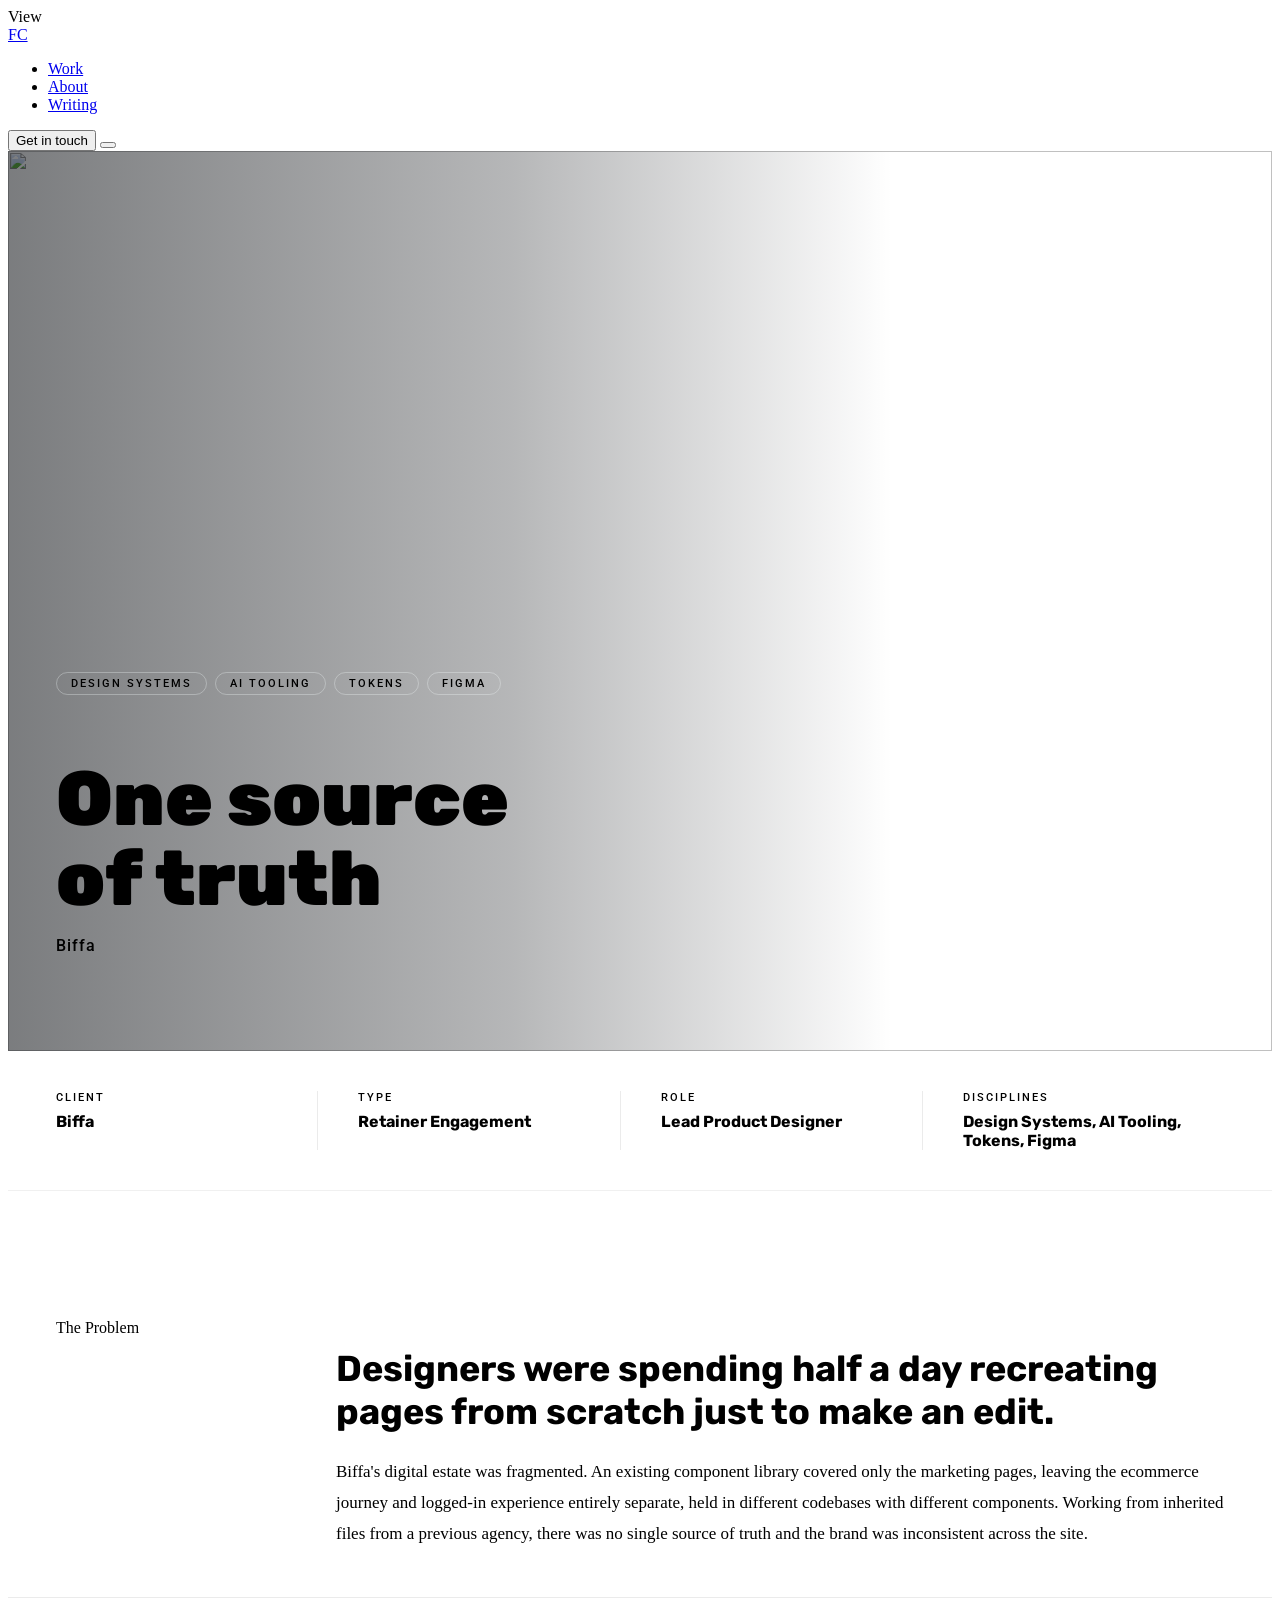
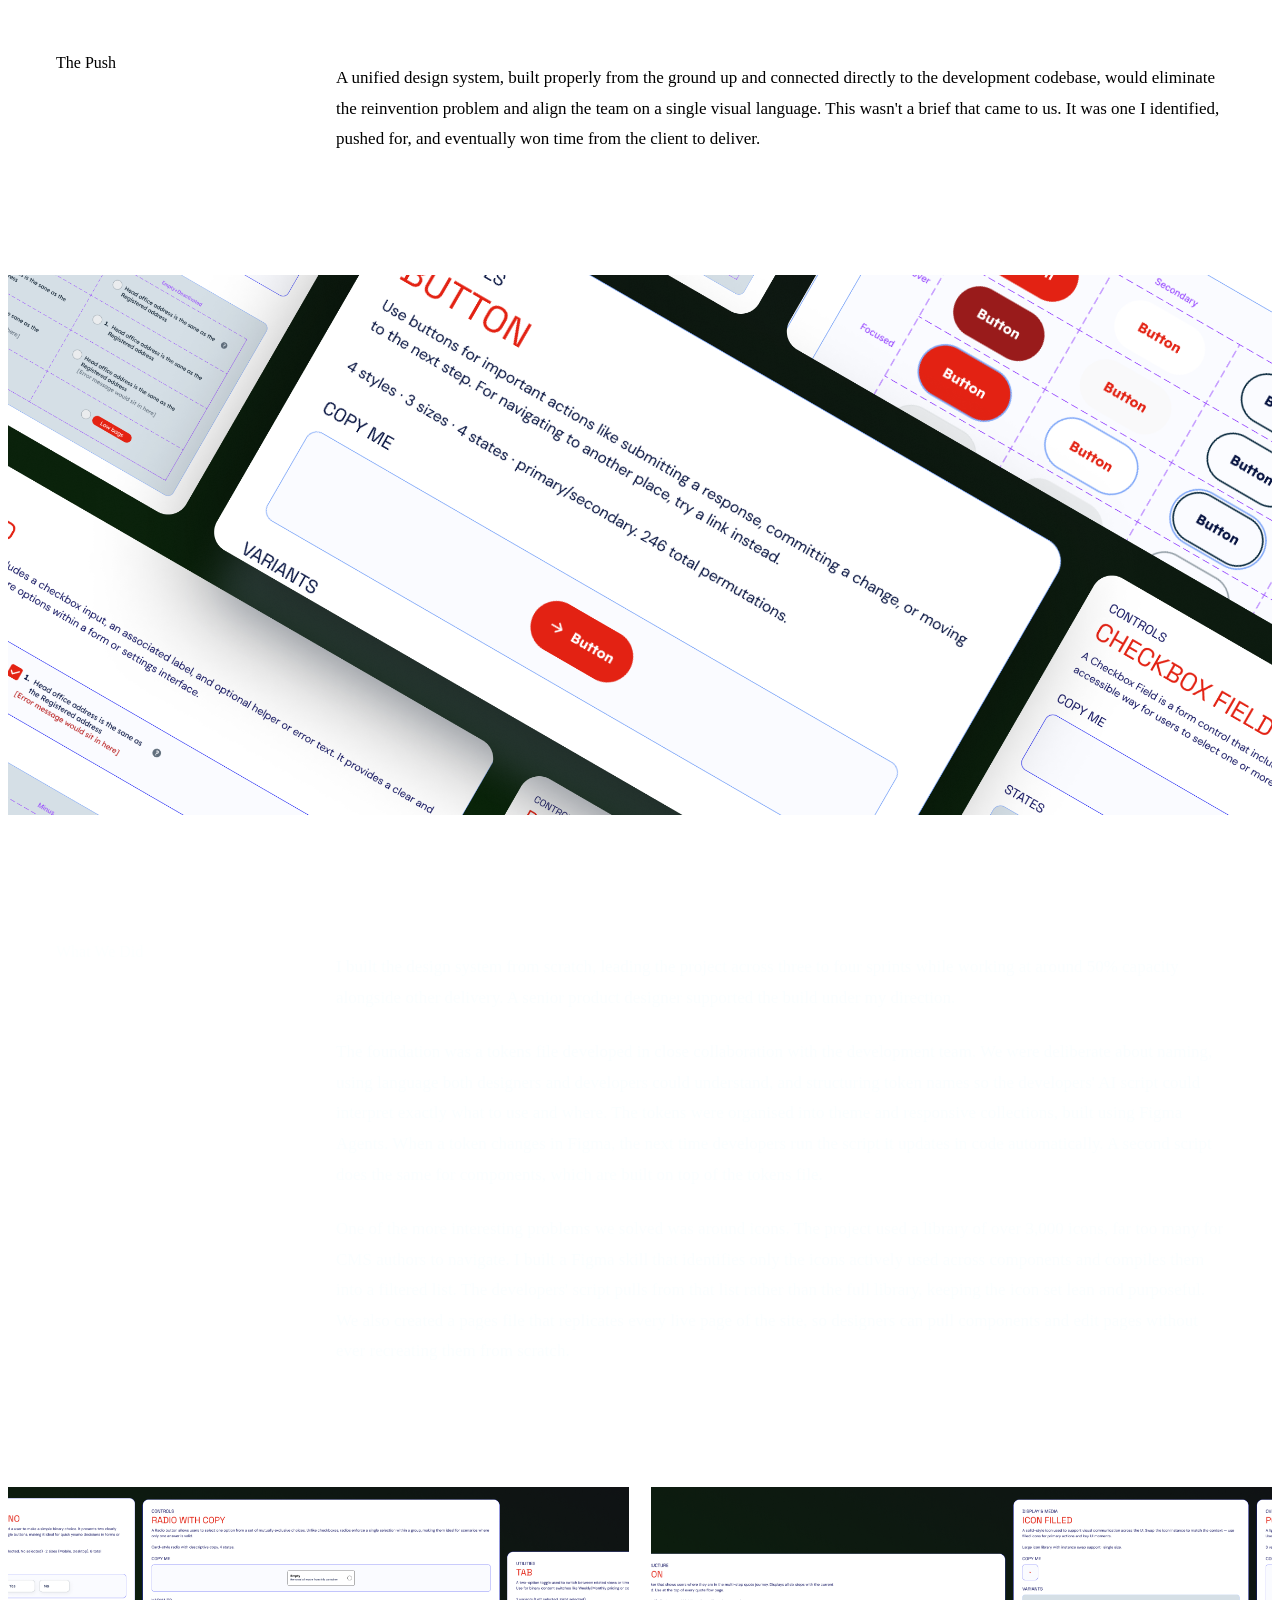
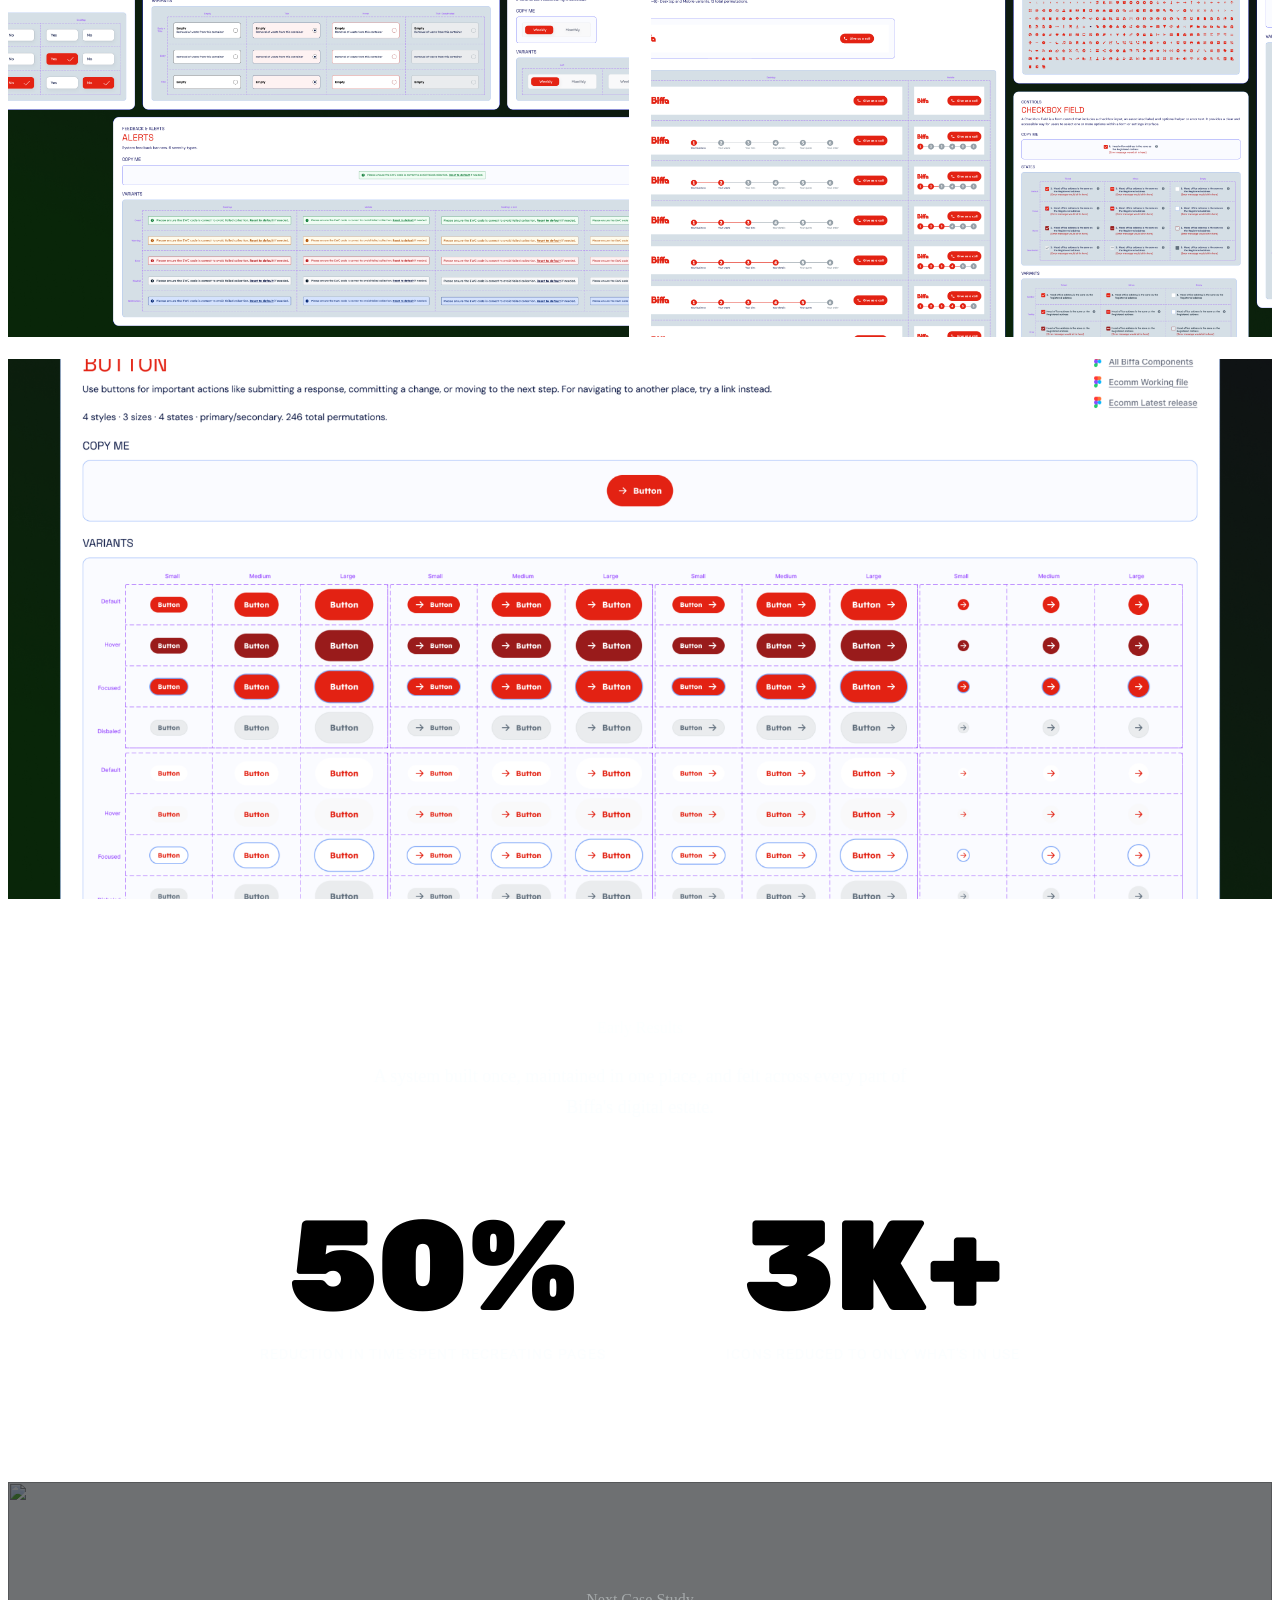
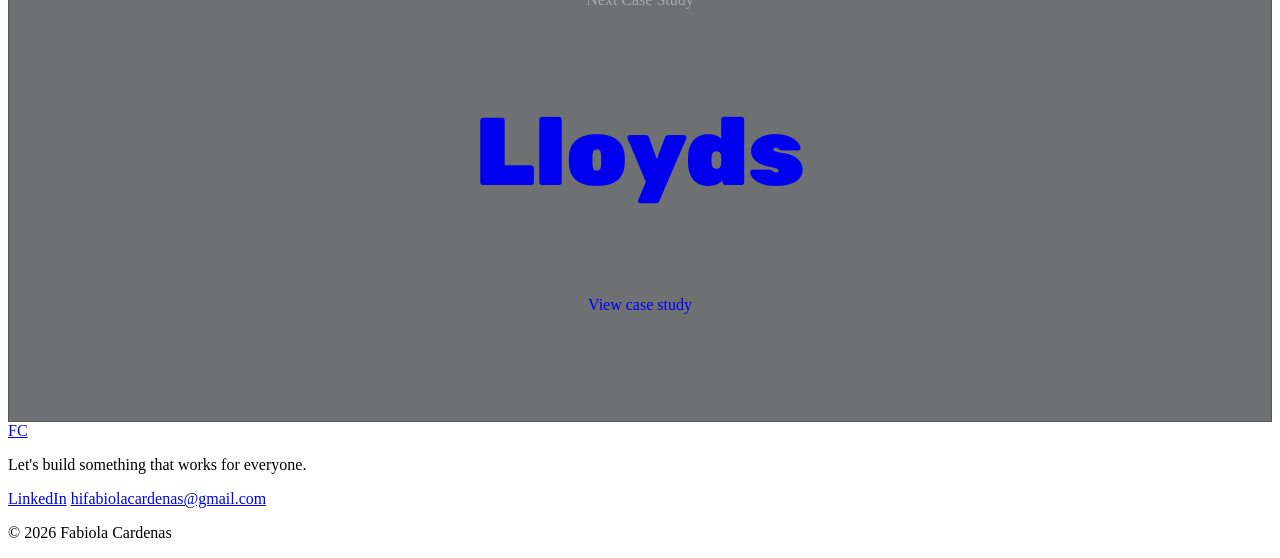
==== biffa-ds/index.html @ 427bb8ed "Add files via upload" ====
<!DOCTYPE html>
<html lang="en">
<head>
  <meta charset="UTF-8" />
  <meta name="viewport" content="width=device-width, initial-scale=1.0" />
  <title>Biffa Design System — Fabiola Cardenas</title>
  <meta name="description" content="Building a unified design system from scratch with an AI-powered token pipeline. A case study by Fabiola Cardenas." />
  <link rel="preconnect" href="https://fonts.googleapis.com" />
  <link rel="preconnect" href="https://fonts.gstatic.com" crossorigin />
  <link href="https://fonts.googleapis.com/css2?family=Rubik:wght@700;800;900&family=Roboto:wght@400;500&display=swap" rel="stylesheet" />
  <link rel="stylesheet" href="../styles.css" />
  <link rel="stylesheet" href="case-study.css" />
</head>
<body>

  <div id="cursor" aria-hidden="true">
    <span class="cursor-label">View</span>
  </div>

  <!-- NAV -->
  <nav id="nav" role="navigation" aria-label="Main navigation">
    <a href="/" class="nav-logo" aria-label="Fabiola Cardenas home">
      <img src="../images/logo/fabs_logo.svg" alt="FC logo" onerror="this.style.display='none';this.nextElementSibling.style.display='inline'" />
      <span class="nav-logo-fallback">FC</span>
    </a>
    <ul class="nav-links" role="list">
      <li><a href="/#work">Work</a></li>
      <li><a href="/#about">About</a></li>
      <li><a href="/#writing">Writing</a></li>
    </ul>
    <button class="btn btn-green nav-cta" data-open-modal aria-haspopup="dialog">Get in touch</button>
    <button class="nav-hamburger" aria-label="Open menu" aria-expanded="false" aria-controls="mobile-menu">
      <span></span><span></span><span></span>
    </button>
  </nav>

  <div id="mobile-menu" hidden>
    <ul>
      <li><a href="/#work">Work</a></li>
      <li><a href="/#about">About</a></li>
      <li><a href="/#writing">Writing</a></li>
      <li><a href="/#contact">Get in touch</a></li>
    </ul>
  </div>

  <main>

    <!-- HERO -->
    <section class="cs-hero" aria-label="Project hero">
      <div class="cs-hero__bg">
        <img src="images/Hero.png" alt="" aria-hidden="true" class="cs-hero__img" />
        <div class="cs-hero__overlay"></div>
      </div>
      <div class="cs-hero__content container">
        <div class="cs-hero__meta">
          <span class="cs-tag">Design Systems</span>
          <span class="cs-tag">AI Tooling</span>
          <span class="cs-tag">Tokens</span>
          <span class="cs-tag">Figma</span>
        </div>
        <h1 class="cs-hero__title">One source<br>of truth</h1>
        <p class="cs-hero__client">Biffa</p>
      </div>
      <div class="cs-hero__scroll" aria-hidden="true">
        <div class="scroll-track"><div class="scroll-dot"></div></div>
      </div>
    </section>

    <!-- OVERVIEW STRIP -->
    <section class="cs-overview" aria-label="Project overview">
      <div class="container cs-overview__inner">
        <div class="cs-overview__item">
          <span class="cs-overview__label">Client</span>
          <span class="cs-overview__value">Biffa</span>
        </div>
        <div class="cs-overview__item">
          <span class="cs-overview__label">Type</span>
          <span class="cs-overview__value">Retainer Engagement</span>
        </div>
        <div class="cs-overview__item">
          <span class="cs-overview__label">Role</span>
          <span class="cs-overview__value">Lead Product Designer</span>
        </div>
        <div class="cs-overview__item">
          <span class="cs-overview__label">Disciplines</span>
          <span class="cs-overview__value">Design Systems, AI Tooling, Tokens, Figma</span>
        </div>
      </div>
    </section>

    <!-- THE PROBLEM -->
    <section class="cs-section" aria-label="The problem">
      <div class="container cs-two-col">
        <div class="cs-two-col__left">
          <span class="section-label">The Problem</span>
        </div>
        <div class="cs-two-col__right">
          <p class="cs-pullquote">Designers were spending half a day recreating pages from scratch just to make an edit.</p>
          <p class="cs-body">Biffa's digital estate was fragmented. An existing component library covered only the marketing pages, leaving the ecommerce journey and logged-in experience entirely separate, held in different codebases with different components. Working from inherited files from a previous agency, there was no single source of truth and the brand was inconsistent across the site.</p>
        </div>
      </div>

      <div class="cs-divider"></div>

      <div class="container cs-two-col">
        <div class="cs-two-col__left">
          <span class="section-label">The Push</span>
        </div>
        <div class="cs-two-col__right">
          <p class="cs-body">A unified design system, built properly from the ground up and connected directly to the development codebase, would eliminate the reinvention problem and align the team on a single visual language. This wasn't a brief that came to us. It was one I identified, pushed for, and eventually won time from the client to deliver.</p>
        </div>
      </div>
    </section>

    <!-- FULL BLEED IMAGE -->
    <div class="cs-full-bleed">
      <img src="images/img-1.png" alt="Biffa Design System research and discovery work" class="cs-full-bleed__img" />
    </div>

    <!-- WHAT WE DID -->
    <section class="cs-section cs-section--dark" aria-label="What we did">
      <div class="container cs-two-col">
        <div class="cs-two-col__left">
          <span class="section-label cs-section-label--light">What We Did</span>
        </div>
        <div class="cs-two-col__right">
          <p class="cs-body cs-body--light">I built the design system from scratch, leading the project across three to four sprints while working at around 50% capacity alongside other delivery. A senior product designer supported the build under my direction.</p>
          <p class="cs-body cs-body--light">The foundation was a tokens file developed in close collaboration with the development team. We were deliberate about naming, using language both designers and developers could understand, and structuring token names so the developers' AI script could interpret exactly what to use and where. The tokens were organised into theme and responsive collections, built using Figma Agents. When a token changes in Figma, the next time developers run the script it updates in code automatically. A second script does the same for components, which are built on top of the tokens file.</p>
          <p class="cs-body cs-body--light">One of the more interesting problems we solved was around icons. The project used a library of over 3,000 icons, far too many for CMS authors to navigate. I built a Figma skill that identifies only the icons actively used across components and compiles them into a filtered list. The developers' script pulls from that list rather than the full library, keeping the icon set lean and purposeful. We also created a pages file that replicates every live page of the site, so designers can pull components and edit pages without ever recreating them from scratch.</p>
        </div>
      </div>
    </section>

    <!-- IMAGE GRID -->
    <div class="cs-image-grid">
      <img src="images/img-2.png" alt="Biffa Design System design work" class="cs-image-grid__img" />
      <img src="images/img-3.png" alt="Biffa Design System prototype" class="cs-image-grid__img" />
    </div>

    <!-- FULL BLEED IMAGE 2 -->
    <div class="cs-full-bleed">
      <img src="images/img-4.png" alt="Biffa Design System final designs" class="cs-full-bleed__img" />
    </div>

    <!-- RESULTS -->
    <section class="cs-results" aria-label="Results">
      <div class="container">
        <span class="section-label cs-section-label--light">Early Results</span>
        <p class="cs-results__intro">A system built once, maintained in one place, and felt across every part of Biffa's digital estate.</p>
        <div class="cs-stats">
          <div class="cs-stat">
            <span class="cs-stat__number">50%</span>
            <span class="cs-stat__label">Reduction in time spent recreating pages</span>
          </div>
          <div class="cs-stat">
            <span class="cs-stat__number">3K+</span>
            <span class="cs-stat__label">Icons reduced to only what's in use</span>
          </div>
        </div>
      </div>
    </section>

    <!-- NEXT CASE STUDY -->
    <section class="cs-next" aria-label="Next case study">
      <a href="../lloyds/index.html" class="cs-next__link">
        <div class="cs-next__bg">
          <img src="https://picsum.photos/seed/lloyds/1600/900" alt="" aria-hidden="true" class="cs-next__img" />
          <div class="cs-next__overlay"></div>
        </div>
        <div class="cs-next__content">
          <span class="section-label cs-section-label--light">Next Case Study</span>
          <h2 class="cs-next__title">Lloyds</h2>
          <span class="btn btn-outline-light">View case study</span>
        </div>
      </a>
    </section>

  </main>

  <!-- FOOTER -->
  <footer id="footer" role="contentinfo">
    <div class="footer-inner">
      <a href="/" class="footer-logo" aria-label="Fabiola Cardenas home">
        <img src="../images/logo/fabs_logo.svg" alt="FC logo" onerror="this.style.display='none';this.nextElementSibling.style.display='inline'" />
        <span class="nav-logo-fallback">FC</span>
      </a>
      <p class="footer-tagline">Let's build something that works for everyone.</p>
      <div class="footer-links">
        <a href="https://uk.linkedin.com/in/fabiola-cardenas" target="_blank" rel="noopener noreferrer">LinkedIn</a>
        <a href="mailto:hifabiolacardenas@gmail.com">hifabiolacardenas@gmail.com</a>
      </div>
      <p class="footer-copy">&copy; <span id="year"></span> Fabiola Cardenas</p>
    </div>
  </footer>

  <!-- CONTACT MODAL -->
  <div id="contact-modal" class="modal" aria-modal="true" aria-label="Contact Fabiola" role="dialog" hidden>
    <div class="modal-overlay" aria-hidden="true"></div>
    <div class="modal-inner">
      <button class="modal-close" aria-label="Close contact form" type="button">
        <span></span><span></span>
      </button>
      <div class="modal-content">
        <div class="modal-header">
          <span class="section-label modal-label">Contact</span>
          <h2 class="modal-headline">Let's chat!</h2>
          <p class="modal-subline">Drop me a message and I'll get back to you.</p>
        </div>
        <form class="modal-form" name="contact" method="POST" data-netlify="true" netlify-honeypot="bot-field">
          <input type="hidden" name="form-name" value="contact" />
          <p hidden><label>Don't fill this out: <input name="bot-field" /></label></p>
          <div class="form-group">
            <label for="modal-name" class="form-label">Name</label>
            <input type="text" id="modal-name" name="name" class="form-input" placeholder="Your name" required autocomplete="name" />
          </div>
          <div class="form-group">
            <label for="modal-email" class="form-label">Email</label>
            <input type="email" id="modal-email" name="email" class="form-input" placeholder="your@email.com" required autocomplete="email" />
          </div>
          <div class="form-group">
            <label for="modal-message" class="form-label">Message</label>
            <textarea id="modal-message" name="message" class="form-input form-textarea" placeholder="Tell me about your project..." required rows="5"></textarea>
          </div>
          <button type="submit" class="btn btn-green btn-large modal-submit">Send it</button>
        </form>
        <div class="modal-success" hidden>
          <div class="modal-success__icon" aria-hidden="true">✓</div>
          <h3 class="modal-success__title">Message sent!</h3>
          <p class="modal-success__desc">Thanks for reaching out. I'll get back to you soon.</p>
        </div>
      </div>
    </div>
  </div>

  <script src="../script.js"></script>
  <script src="case-study.js"></script>
</body>
</html>
---- biffa-ds/case-study.css ----
/* ── CASE STUDY STYLES ───────────────────────────────── */

.container {
  max-width: 1200px;
  margin: 0 auto;
  padding: 0 48px;
}

/* HERO */
.cs-hero {
  position: relative;
  height: 100vh;
  display: flex;
  align-items: flex-end;
  overflow: hidden;
}

.cs-hero__bg {
  position: absolute;
  inset: 0;
}

.cs-hero__img {
  width: 100%;
  height: 100%;
  object-fit: cover;
  object-position: center;
}

.cs-hero__overlay {
  position: absolute;
  inset: 0;
  background: linear-gradient(to right, rgba(14,17,21,0.55) 0%, rgba(14,17,21,0.3) 40%, transparent 70%);
}

.cs-hero__content {
  position: relative;
  z-index: 1;
  padding-bottom: 80px;
  margin: 0;
}

.cs-hero__meta {
  display: flex;
  gap: 8px;
  flex-wrap: wrap;
  margin-bottom: 24px;
}

.cs-tag {
  font-family: 'Roboto', sans-serif;
  font-size: 11px;
  font-weight: 500;
  letter-spacing: 2px;
  text-transform: uppercase;
  color: var(--off-white);
  border: 1px solid rgba(247,254,255,0.3);
  border-radius: 999px;
  padding: 4px 14px;
}

.cs-hero__title {
  font-family: 'Rubik', sans-serif;
  font-weight: 900;
  font-size: clamp(40px, 6vw, 80px);
  color: var(--off-white);
  line-height: 1.05;
  margin-bottom: 16px;
}

.cs-hero__client {
  font-family: 'Roboto', sans-serif;
  font-size: 16px;
  color: var(--green);
  font-weight: 500;
  letter-spacing: 1px;
}

.cs-hero__scroll {
  position: absolute;
  bottom: 40px;
  right: 48px;
  z-index: 1;
}

/* OVERVIEW STRIP */
.cs-overview {
  background: var(--off-white);
  border-bottom: 1px solid rgba(0,0,0,0.06);
  padding: 40px 0;
}

.cs-overview__inner {
  display: flex;
  gap: 0;
  flex-wrap: wrap;
}

.cs-overview__item {
  flex: 1;
  min-width: 160px;
  padding: 0 40px 0 0;
  border-right: 1px solid rgba(0,0,0,0.08);
  margin-right: 40px;
}

.cs-overview__item:last-child {
  border-right: none;
  margin-right: 0;
}

.cs-overview__label {
  display: block;
  font-family: 'Roboto', sans-serif;
  font-size: 11px;
  font-weight: 500;
  letter-spacing: 2px;
  text-transform: uppercase;
  color: var(--light-grey);
  margin-bottom: 8px;
}

.cs-overview__value {
  font-family: 'Rubik', sans-serif;
  font-weight: 700;
  font-size: 16px;
  color: var(--off-black);
}

/* SECTIONS */
.cs-section {
  padding: 120px 0;
  background: var(--off-white);
}

.cs-section--dark {
  background: var(--off-black);
}

.cs-two-col {
  display: grid;
  grid-template-columns: 200px 1fr;
  gap: 80px;
  align-items: start;
}

.cs-two-col__left {
  padding-top: 8px;
}

.cs-section-label--light {
  color: rgba(247,254,255,0.4);
}

.cs-pullquote {
  font-family: 'Rubik', sans-serif;
  font-weight: 700;
  font-size: clamp(24px, 3vw, 36px);
  color: var(--off-black);
  line-height: 1.2;
  margin-bottom: 24px;
}

.cs-body {
  font-size: 17px;
  color: var(--dark-grey);
  line-height: 1.8;
  margin-bottom: 24px;
}

.cs-body:last-child {
  margin-bottom: 0;
}

.cs-body--light {
  color: rgba(247,254,255,0.6);
}

.cs-divider {
  max-width: 1200px;
  margin: 0 auto;
  padding: 0 48px;
  border-top: 1px solid rgba(0,0,0,0.08);
  margin-top: 48px;
  margin-bottom: 48px;
}

/* IMAGES */
.cs-full-bleed {
  width: 100%;
  height: 60vh;
  overflow: hidden;
}

.cs-full-bleed__img {
  width: 100%;
  height: 100%;
  object-fit: cover;
  object-position: center;
}

.cs-image-grid {
  display: grid;
  grid-template-columns: 1fr 1fr;
  gap: 22px;
  padding-bottom: 22px;
  background: var(--off-black);
}

.cs-image-grid__img {
  width: 100%;
  height: 50vh;
  object-fit: cover;
  display: block;
}

/* RESULTS */
.cs-results {
  background: var(--off-black);
  padding: 120px 0;
  text-align: center;
}

.cs-results .section-label {
  display: block;
  margin-bottom: 24px;
}

.cs-results__intro {
  font-size: 18px;
  color: rgba(247,254,255,0.5);
  max-width: 560px;
  margin: 0 auto 80px;
  line-height: 1.7;
}

.cs-stats {
  display: flex;
  justify-content: center;
  gap: 120px;
  flex-wrap: wrap;
}

.cs-stat__number {
  display: block;
  font-family: 'Rubik', sans-serif;
  font-weight: 900;
  font-size: clamp(72px, 10vw, 140px);
  color: var(--green);
  line-height: 1;
  margin-bottom: 16px;
}

.cs-stat__label {
  display: block;
  font-family: 'Roboto', sans-serif;
  font-size: 14px;
  color: rgba(247,254,255,0.5);
  letter-spacing: 1px;
  text-transform: uppercase;
}

/* NEXT CASE STUDY */
.cs-next {
  position: relative;
  height: 60vh;
  overflow: hidden;
}

.cs-next__link {
  display: block;
  width: 100%;
  height: 100%;
  text-decoration: none;
  position: relative;
}

.cs-next__bg {
  position: absolute;
  inset: 0;
}

.cs-next__img {
  width: 100%;
  height: 100%;
  object-fit: cover;
  transition: transform 600ms ease;
}

.cs-next__link:hover .cs-next__img {
  transform: scale(1.03);
}

.cs-next__overlay {
  position: absolute;
  inset: 0;
  background: rgba(14,17,21,0.6);
}

.cs-next__content {
  position: absolute;
  inset: 0;
  display: flex;
  flex-direction: column;
  align-items: center;
  justify-content: center;
  gap: 16px;
  z-index: 1;
}

.cs-next__title {
  font-family: 'Rubik', sans-serif;
  font-weight: 900;
  font-size: clamp(48px, 8vw, 96px);
  color: var(--off-white);
  line-height: 1;
}

/* FADE IN ANIMATIONS */
.cs-fade {
  opacity: 0;
  transform: translateY(24px);
  transition: opacity 600ms ease, transform 600ms ease;
}

.cs-fade.in-view {
  opacity: 1;
  transform: translateY(0);
}

/* MOBILE */
@media (max-width: 768px) {
  .container {
    padding: 0 24px;
  }

  .cs-two-col {
    grid-template-columns: 1fr;
    gap: 32px;
  }

  .cs-overview__inner {
    flex-direction: column;
    gap: 24px;
  }

  .cs-overview__item {
    border-right: none;
    border-bottom: 1px solid rgba(0,0,0,0.08);
    padding-bottom: 24px;
    margin-right: 0;
  }

  .cs-overview__item:last-child {
    border-bottom: none;
  }

  .cs-section {
    padding: 80px 0;
  }

  .cs-stats {
    gap: 60px;
  }

  .cs-hero__scroll {
    display: none;
  }
}

@media (prefers-reduced-motion: reduce) {
  .cs-fade {
    opacity: 1;
    transform: none;
    transition: none;
  }
}
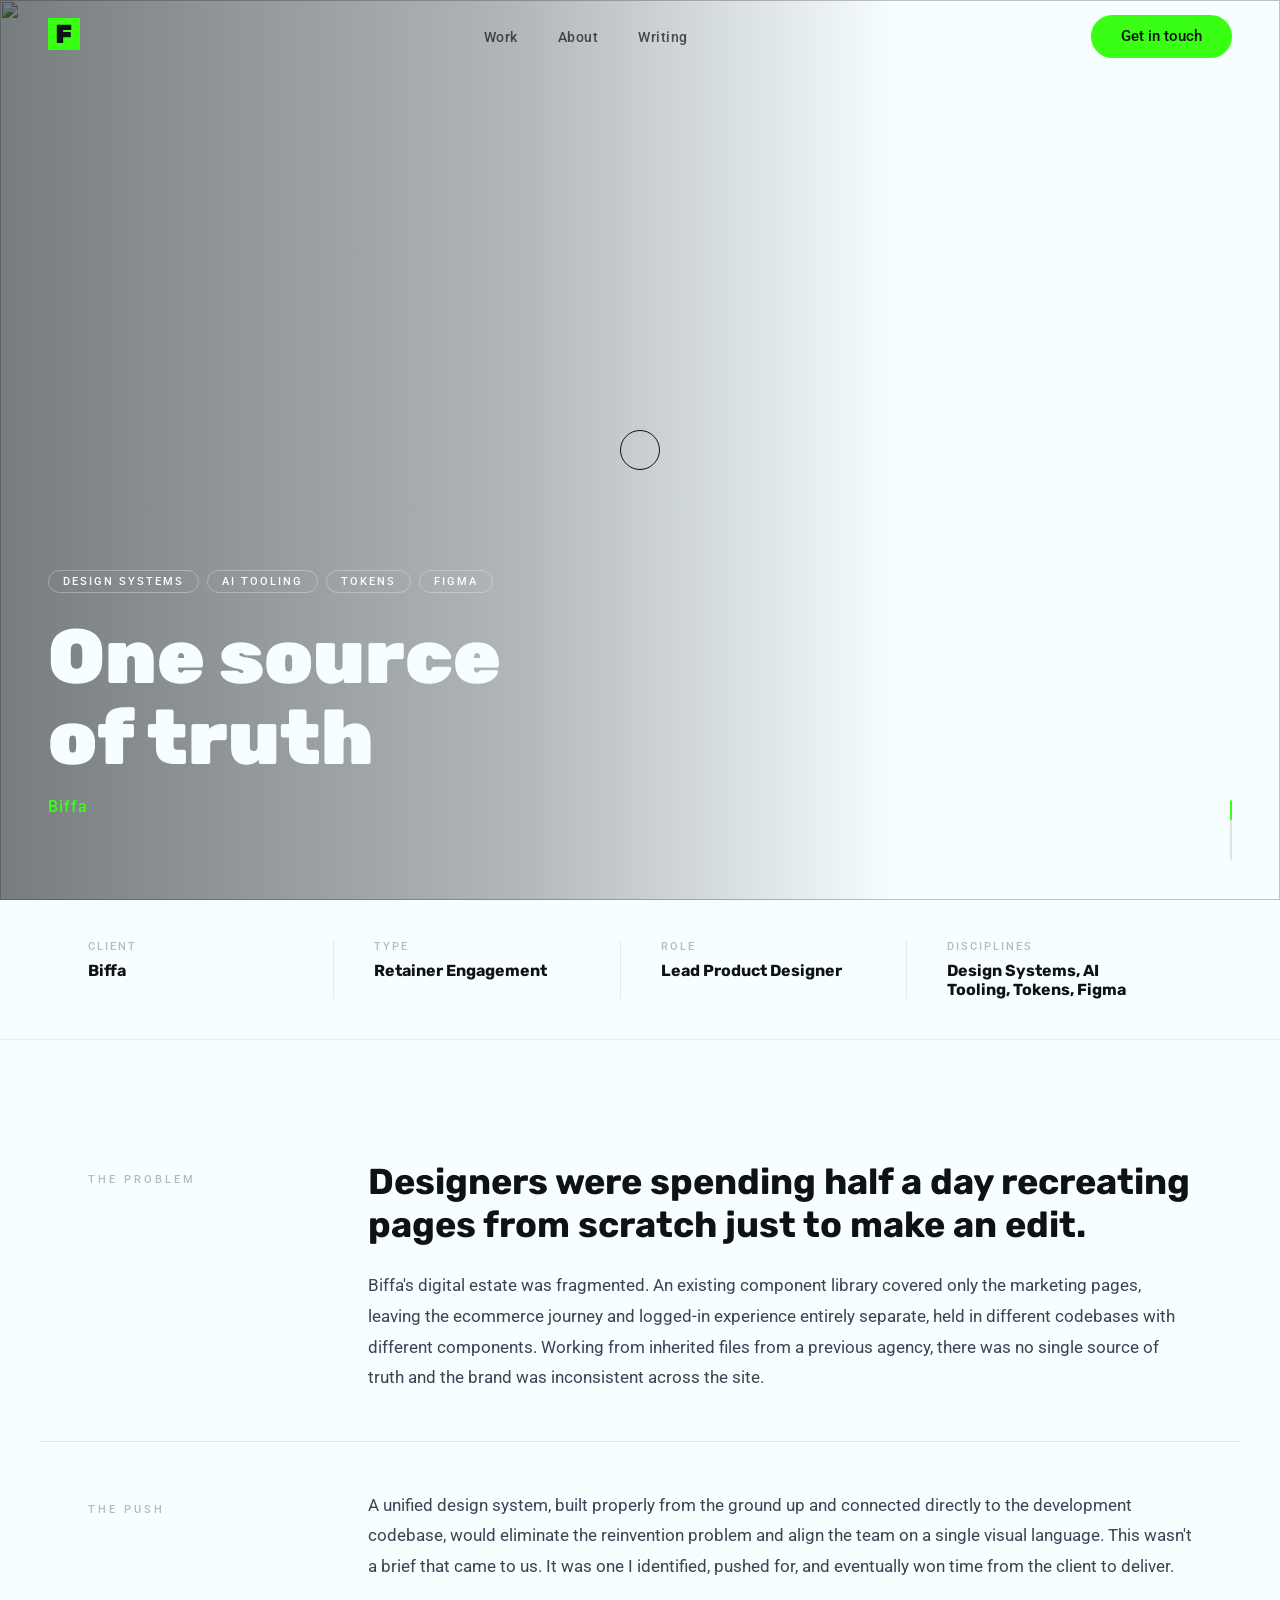
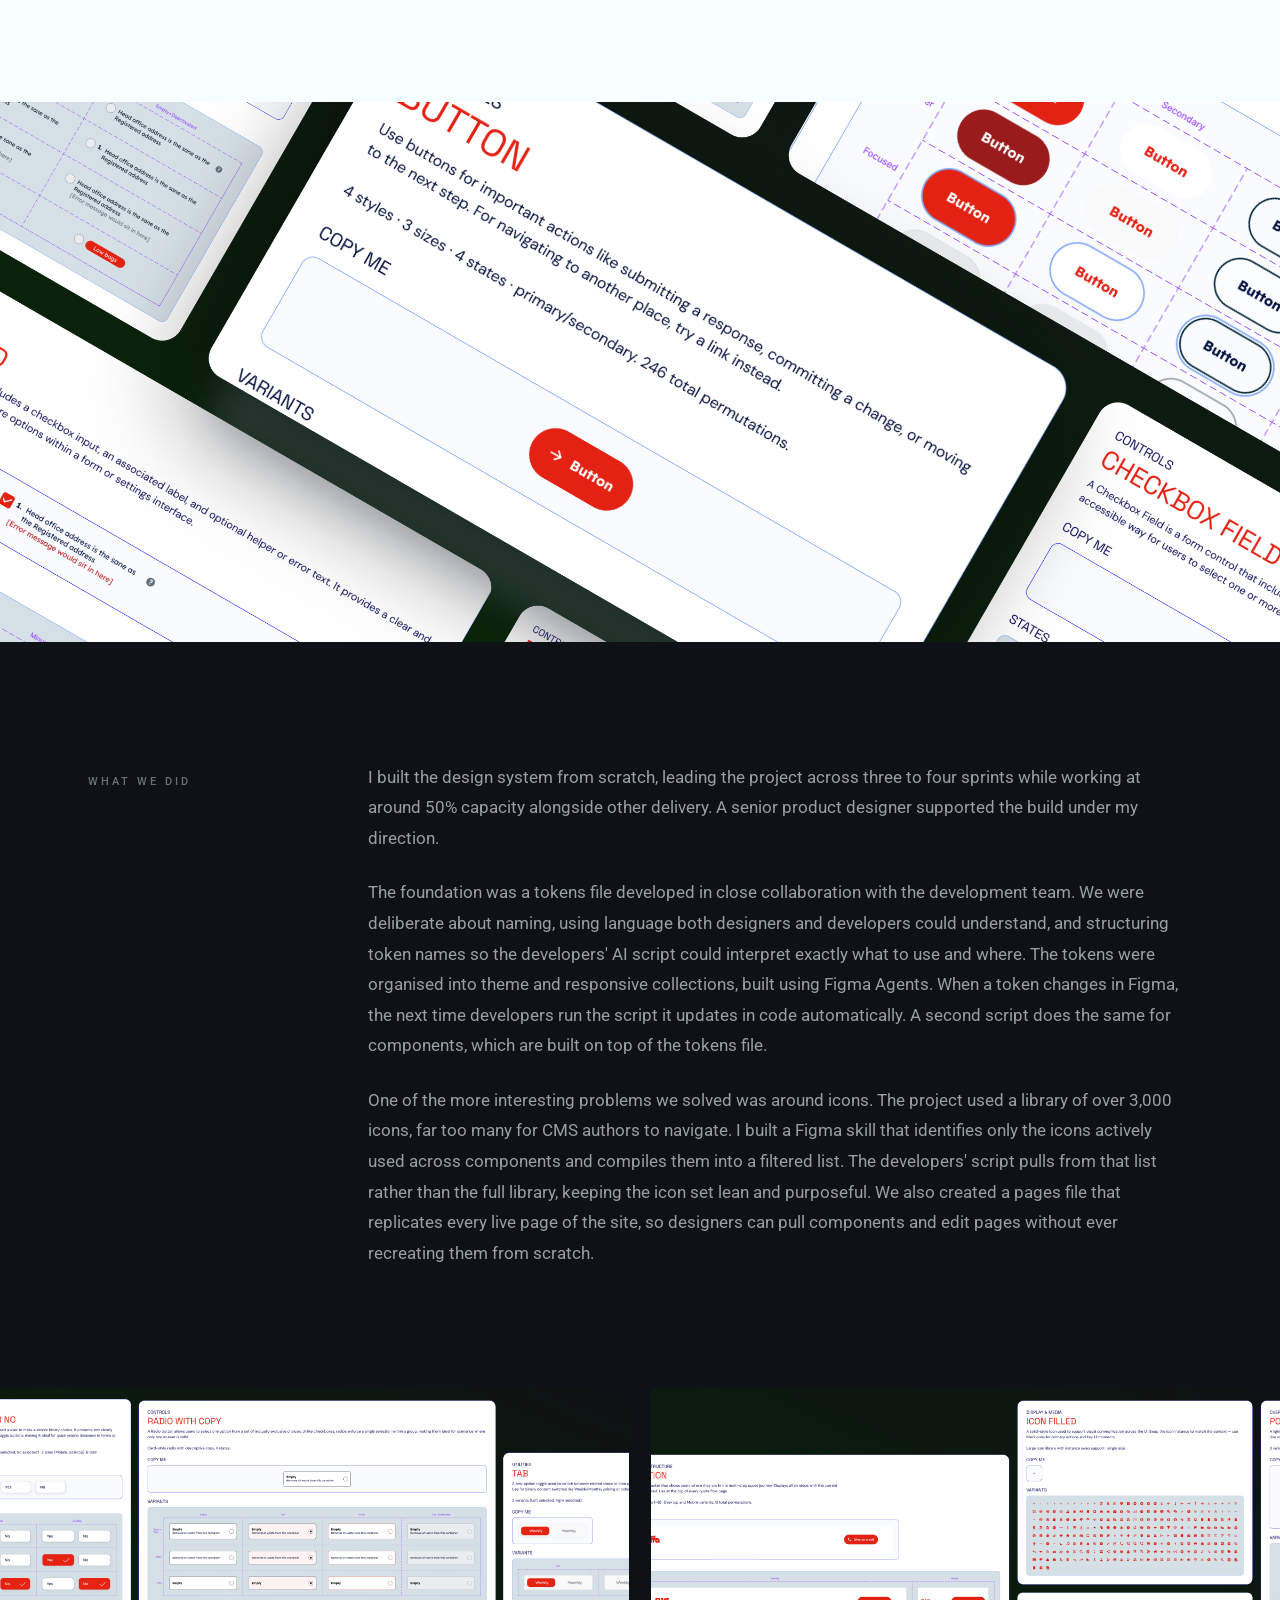
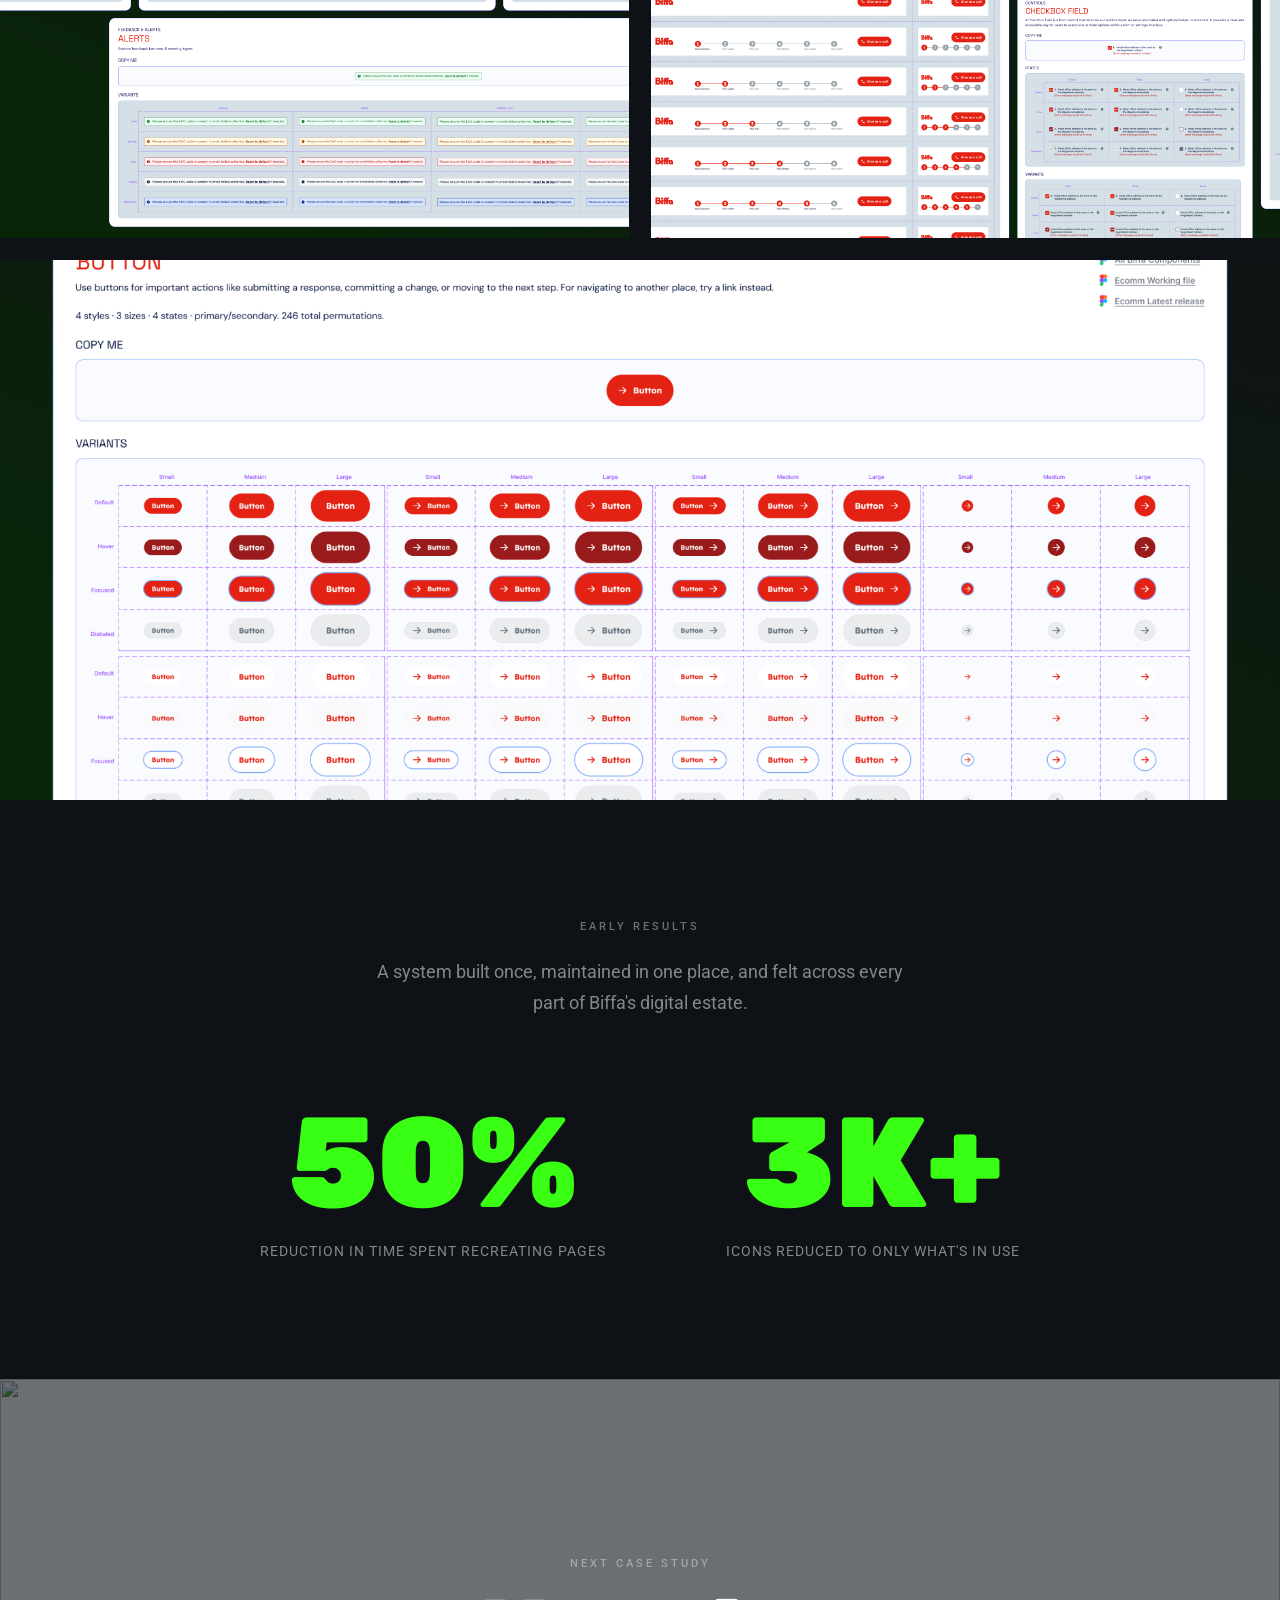
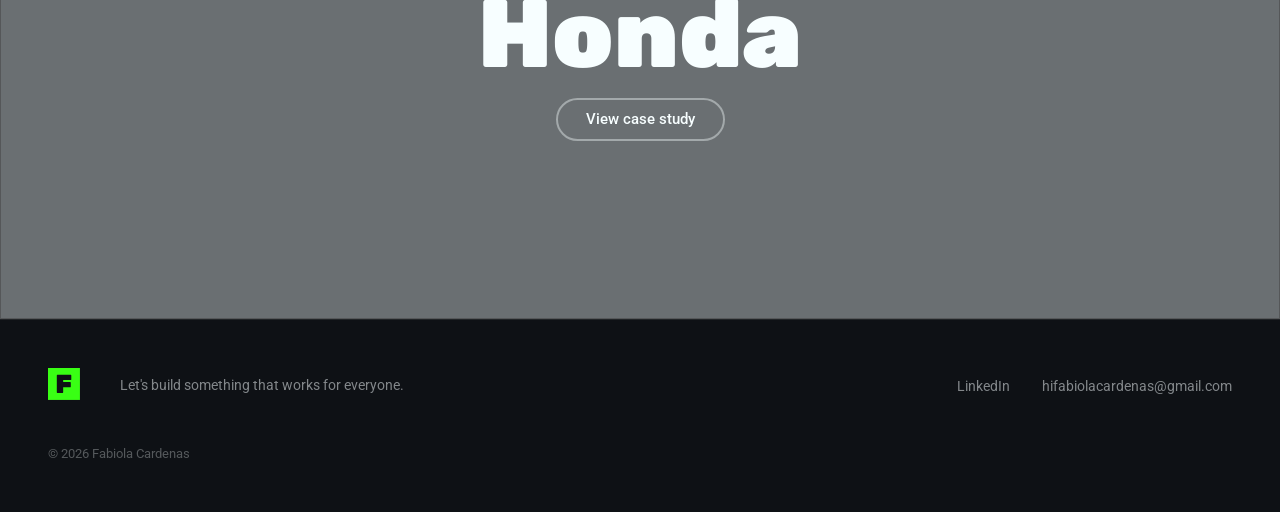
==== commit 9723676f: "Favicon added" ====
--- a/biffa-ds/index.html
+++ b/biffa-ds/index.html
@@ -5,6 +5,7 @@
   <meta name="viewport" content="width=device-width, initial-scale=1.0" />
   <title>Biffa Design System — Fabiola Cardenas</title>
   <meta name="description" content="Building a unified design system from scratch with an AI-powered token pipeline. A case study by Fabiola Cardenas." />
+  <link rel="icon" type="image/svg+xml" href="../images/logo/fabs_logo.svg">
   <link rel="preconnect" href="https://fonts.googleapis.com" />
   <link rel="preconnect" href="https://fonts.gstatic.com" crossorigin />
   <link href="https://fonts.googleapis.com/css2?family=Rubik:wght@700;800;900&family=Roboto:wght@400;500&display=swap" rel="stylesheet" />
@@ -162,14 +163,14 @@
 
     <!-- NEXT CASE STUDY -->
     <section class="cs-next" aria-label="Next case study">
-      <a href="../lloyds/index.html" class="cs-next__link">
+      <a href="/honda/" class="cs-next__link" aria-label="View Honda case study">
         <div class="cs-next__bg">
-          <img src="https://picsum.photos/seed/lloyds/1600/900" alt="" aria-hidden="true" class="cs-next__img" />
+          <img src="https://picsum.photos/seed/honda/1600/900" alt="" aria-hidden="true" class="cs-next__img" />
           <div class="cs-next__overlay"></div>
         </div>
         <div class="cs-next__content">
           <span class="section-label cs-section-label--light">Next Case Study</span>
-          <h2 class="cs-next__title">Lloyds</h2>
+          <h2 class="cs-next__title">Honda</h2>
           <span class="btn btn-outline-light">View case study</span>
         </div>
       </a>
--- a/styles.css
+++ b/styles.css
@@ -0,0 +1,1325 @@
+:root {
+  --green: #39FF14;
+  --dark-green: #1F7015;
+  --blue: #66E5FF;
+  --off-white: #F7FEFF;
+  --off-black: #0E1115;
+  --dark-grey: #394454;
+  --light-grey: #B5BBC3;
+}
+
+/* Reset */
+*,
+*::before,
+*::after {
+  box-sizing: border-box;
+  margin: 0;
+  padding: 0;
+}
+
+html {
+  scroll-behavior: smooth;
+}
+
+body {
+  background: var(--off-white);
+  color: var(--off-black);
+  font-family: 'Roboto', sans-serif;
+  overflow-x: hidden;
+}
+
+* {
+  cursor: none;
+}
+
+/* Accessibility */
+a:focus-visible,
+button:focus-visible {
+  outline: 2px solid var(--green);
+  outline-offset: 4px;
+}
+
+/* Typography */
+h1, h2, h3 {
+  font-family: 'Rubik', sans-serif;
+  font-weight: 900;
+}
+
+p {
+  font-family: 'Roboto', sans-serif;
+  font-weight: 400;
+  line-height: 1.6;
+}
+
+/* Preloader */
+#preloader {
+  position: fixed;
+  inset: 0;
+  background: var(--off-white);
+  z-index: 1000;
+  display: flex;
+  flex-direction: column;
+  align-items: center;
+  justify-content: center;
+  gap: 32px;
+  transition: opacity 600ms ease;
+}
+
+#preloader.hidden {
+  opacity: 0;
+  pointer-events: none;
+}
+
+.preloader-logo {
+  display: flex;
+  align-items: center;
+  justify-content: center;
+}
+
+.preloader-logo svg {
+  border-radius: 20px;
+  display: block;
+}
+
+#preloader-count {
+  font-family: 'Rubik', sans-serif;
+  font-weight: 900;
+  font-size: clamp(24px, 4vw, 40px);
+  color: var(--off-black);
+  letter-spacing: -0.5px;
+}
+
+/* Custom cursor */
+#cursor {
+  position: fixed;
+  top: 0;
+  left: 0;
+  width: 40px;
+  height: 40px;
+  border-radius: 50%;
+  border: 1.5px solid var(--off-black);
+  pointer-events: none;
+  z-index: 9999;
+  transform: translate(-50%, -50%);
+  display: flex;
+  align-items: center;
+  justify-content: center;
+  transition: width 200ms ease, height 200ms ease, background 200ms ease, border-color 200ms ease, color 200ms ease;
+}
+
+/* Light mode cursor (default — on light backgrounds) */
+#cursor {
+  border-color: var(--off-black);
+  color: var(--off-black);
+}
+
+/* Dark mode cursor — added by JS when over dark sections */
+#cursor.cursor-dark {
+  border-color: var(--off-white);
+  color: var(--off-white);
+}
+
+.cursor-label {
+  font-family: 'Roboto', sans-serif;
+  font-size: 10px;
+  font-weight: 500;
+  letter-spacing: 1px;
+  text-transform: uppercase;
+  opacity: 0;
+  pointer-events: none;
+  color: inherit;
+  transition: opacity 200ms ease;
+}
+
+/* Hover state — over links and buttons */
+body.cursor-hover #cursor {
+  width: 64px;
+  height: 64px;
+  background: rgba(57, 255, 20, 0.15);
+  border-color: var(--green);
+  color: var(--off-black);
+}
+
+/* View state — over project items */
+body.cursor-view #cursor {
+  width: 80px;
+  height: 80px;
+  background: rgba(57, 255, 20, 0.15);
+  border-color: var(--green);
+  color: var(--off-white);
+}
+
+body.cursor-view .cursor-label {
+  opacity: 1;
+}
+
+/* ── BUTTON SYSTEM ───────────────────────────────────── */
+
+.btn {
+  display: inline-flex;
+  align-items: center;
+  justify-content: center;
+  border-radius: 999px;
+  padding: 12px 28px;
+  font-family: 'Roboto', sans-serif;
+  font-weight: 500;
+  font-size: 15px;
+  text-decoration: none;
+  border: 2px solid transparent;
+  outline: none;
+  cursor: none;
+  transition: background 200ms ease, color 200ms ease, border-color 200ms ease, opacity 200ms ease, transform 100ms ease;
+  -webkit-appearance: none;
+  appearance: none;
+  background: none;
+  line-height: 1;
+  white-space: nowrap;
+  user-select: none;
+}
+
+/* PRIMARY — green fill, black text */
+.btn-green {
+  background: var(--green);
+  color: var(--off-black);
+  border-color: var(--green);
+}
+
+.btn-green:hover {
+  background: #2ee610;
+  border-color: #2ee610;
+}
+
+.btn-green:focus-visible {
+  outline: 2px solid var(--green);
+  outline-offset: 4px;
+}
+
+.btn-green:active {
+  transform: scale(0.97);
+}
+
+.btn-green:disabled,
+.btn-green[disabled] {
+  opacity: 0.4;
+  pointer-events: none;
+}
+
+/* GHOST DARK — black outline, black text (use on light backgrounds) */
+.btn-outline {
+  background: transparent;
+  color: var(--off-black);
+  border-color: var(--off-black);
+}
+
+.btn-outline:hover {
+  background: var(--off-black);
+  color: var(--off-white);
+}
+
+.btn-outline:focus-visible {
+  outline: 2px solid var(--off-black);
+  outline-offset: 4px;
+}
+
+.btn-outline:active {
+  transform: scale(0.97);
+}
+
+.btn-outline:disabled,
+.btn-outline[disabled] {
+  opacity: 0.4;
+  pointer-events: none;
+}
+
+/* GHOST LIGHT — white outline, white text (use on dark backgrounds) */
+.btn-outline-light {
+  background: transparent;
+  color: var(--off-white);
+  border-color: rgba(247, 254, 255, 0.4);
+}
+
+.btn-outline-light:hover {
+  background: rgba(247, 254, 255, 0.08);
+  border-color: var(--off-white);
+}
+
+.btn-outline-light:focus-visible {
+  outline: 2px solid var(--off-white);
+  outline-offset: 4px;
+}
+
+.btn-outline-light:active {
+  transform: scale(0.97);
+}
+
+.btn-outline-light:disabled,
+.btn-outline-light[disabled] {
+  opacity: 0.4;
+  pointer-events: none;
+}
+
+/* SIZE VARIANTS */
+.btn-large {
+  padding: 16px 40px;
+  font-size: 17px;
+}
+
+.btn-small {
+  padding: 8px 18px;
+  font-size: 13px;
+}
+
+/* Section label */
+.section-label {
+  font-family: 'Roboto', sans-serif;
+  font-weight: 500;
+  font-size: 11px;
+  letter-spacing: 3px;
+  text-transform: uppercase;
+  color: var(--light-grey);
+}
+
+/* Nav */
+#nav {
+  position: fixed;
+  top: 0;
+  width: 100%;
+  z-index: 100;
+  display: flex;
+  align-items: center;
+  justify-content: space-between;
+  padding: 0 48px;
+  height: 72px;
+  background: transparent;
+  transition: background 400ms ease, backdrop-filter 400ms ease;
+}
+
+#nav.scrolled {
+  background: rgba(247, 254, 255, 0.85);
+  backdrop-filter: blur(12px);
+  -webkit-backdrop-filter: blur(12px);
+  border-bottom: 1px solid rgba(0, 0, 0, 0.06);
+}
+
+.nav-logo img {
+  height: 32px;
+  object-fit: contain;
+}
+
+.nav-logo-fallback {
+  display: none;
+  font-family: 'Rubik', sans-serif;
+  font-weight: 900;
+  font-size: 20px;
+}
+
+.nav-links {
+  display: flex;
+  list-style: none;
+  gap: 40px;
+}
+
+.nav-links a {
+  font-family: 'Roboto', sans-serif;
+  font-weight: 500;
+  font-size: 14px;
+  color: var(--off-black);
+  text-decoration: none;
+  letter-spacing: 0.5px;
+  opacity: 0.7;
+  transition: opacity 200ms ease, color 200ms ease;
+}
+
+.nav-links a:hover {
+  opacity: 1;
+}
+
+.nav-links a.active {
+  color: var(--off-black);
+  opacity: 1;
+  font-weight: 700;
+}
+
+/* Mobile nav */
+.nav-hamburger {
+  display: none;
+  flex-direction: column;
+  justify-content: center;
+  align-items: center;
+  gap: 5px;
+  width: 32px;
+  height: 32px;
+  background: none;
+  border: none;
+  padding: 0;
+}
+
+.nav-hamburger span {
+  display: block;
+  width: 24px;
+  height: 2px;
+  background: var(--off-black);
+  border-radius: 2px;
+  transition: transform 300ms ease, opacity 300ms ease;
+}
+
+.nav-hamburger[aria-expanded="true"] span:nth-child(1) {
+  transform: translateY(7px) rotate(45deg);
+}
+
+.nav-hamburger[aria-expanded="true"] span:nth-child(2) {
+  opacity: 0;
+}
+
+.nav-hamburger[aria-expanded="true"] span:nth-child(3) {
+  transform: translateY(-7px) rotate(-45deg);
+}
+
+#mobile-menu {
+  position: fixed;
+  inset: 0;
+  z-index: 200;
+  background: var(--off-black);
+}
+
+#mobile-menu:not([hidden]) {
+  display: flex;
+  align-items: center;
+  justify-content: center;
+}
+
+#mobile-menu ul {
+  list-style: none;
+  display: flex;
+  flex-direction: column;
+  align-items: center;
+  gap: 32px;
+}
+
+#mobile-menu a {
+  font-family: 'Rubik', sans-serif;
+  font-weight: 900;
+  font-size: clamp(32px, 8vw, 56px);
+  color: var(--off-white);
+  text-decoration: none;
+  transition: color 200ms ease;
+}
+
+#mobile-menu a:hover {
+  color: var(--green);
+}
+
+@media (max-width: 768px) {
+  .nav-links,
+  .nav-cta {
+    display: none;
+  }
+
+  .nav-hamburger {
+    display: flex;
+  }
+}
+
+/* Hero */
+#hero {
+  position: relative;
+  width: 100%;
+  height: 100vh;
+  display: flex;
+  align-items: center;
+  justify-content: center;
+  background: var(--off-white);
+  overflow: hidden;
+}
+
+#hero::before {
+  content: '';
+  position: absolute;
+  inset: 0;
+  background: rgba(247, 254, 255, 0.55);
+  z-index: 1;
+  pointer-events: none;
+}
+
+/* HERO FLOATING BLOCKS */
+.hero-mosaic {
+  position: absolute;
+  inset: 0;
+  overflow: hidden;
+  z-index: 0;
+  pointer-events: none;
+}
+
+.mosaic-block {
+  position: absolute;
+  border-radius: 20px;
+  overflow: hidden;
+  will-change: transform;
+  box-shadow: 0 8px 32px rgba(0,0,0,0.12);
+  opacity: 0.9;
+}
+
+.mosaic-block img {
+  width: 100%;
+  height: 100%;
+  object-fit: cover;
+  display: block;
+}
+
+.mosaic-block--colour {
+  opacity: 1;
+}
+
+#grain-canvas {
+  position: absolute;
+  inset: 0;
+  width: 100%;
+  height: 100%;
+  pointer-events: none;
+  opacity: 0.04;
+}
+
+.hero-content {
+  position: relative;
+  z-index: 2;
+  text-align: center;
+  padding: 0 24px;
+}
+
+.hero-headline {
+  font-size: clamp(56px, 9vw, 120px);
+  line-height: 1;
+  margin-bottom: 24px;
+  color: var(--off-black);
+}
+
+.hero-line {
+  display: block;
+}
+
+.green {
+  color: var(--green);
+}
+
+.hero-subline {
+  font-size: clamp(16px, 2vw, 20px);
+  color: var(--dark-grey);
+  max-width: 560px;
+  margin: 0 auto 40px;
+}
+
+.hero-btns {
+  display: flex;
+  gap: 16px;
+  justify-content: center;
+  flex-wrap: wrap;
+}
+
+/* Scroll indicator */
+.scroll-indicator {
+  position: absolute;
+  bottom: 40px;
+  left: 50%;
+  transform: translateX(-50%);
+}
+
+.scroll-track {
+  width: 2px;
+  height: 60px;
+  background: rgba(0, 0, 0, 0.1);
+  border-radius: 2px;
+  overflow: hidden;
+  margin: 0 auto;
+}
+
+.scroll-dot {
+  width: 2px;
+  height: 20px;
+  background: var(--green);
+  border-radius: 2px;
+}
+
+@media (prefers-reduced-motion: no-preference) {
+  .scroll-dot {
+    animation: scrollBounce 1.5s ease-in-out infinite;
+  }
+}
+
+@keyframes scrollBounce {
+  0% {
+    transform: translateY(-100%);
+  }
+  100% {
+    transform: translateY(300%);
+  }
+}
+
+/* WORK SECTION */
+#work {
+  position: relative;
+  width: 100%;
+}
+
+.work-label {
+  position: fixed;
+  top: 88px;
+  left: 48px;
+  z-index: 15;
+  pointer-events: none;
+  opacity: 0;
+  transition: opacity 300ms ease;
+}
+
+.work-label.visible {
+  opacity: 1;
+}
+
+.accordion {
+  position: relative;
+  width: 100%;
+  height: calc(var(--item-count, 5) * 100vh);
+}
+
+.accordion-item {
+  position: sticky;
+  top: 0;
+  left: 0;
+  width: 100%;
+  height: 100vh;
+  overflow: hidden;
+  will-change: transform;
+  background: var(--off-white);
+}
+
+.accordion-bg {
+  position: absolute;
+  inset: 0;
+  width: 100%;
+  height: 100%;
+  background-size: cover;
+  background-position: center;
+  z-index: 0;
+  transform: scale(1.05);
+  transition: transform 800ms cubic-bezier(0.76, 0, 0.24, 1);
+}
+
+.accordion-item.active .accordion-bg {
+  transform: scale(1);
+}
+
+.accordion-item::after {
+  content: '';
+  position: absolute;
+  inset: 0;
+  background: rgba(0, 0, 0, 0.35);
+  z-index: 1;
+  pointer-events: none;
+}
+
+.accordion-row {
+  position: absolute;
+  top: 50%;
+  left: 0;
+  right: 0;
+  transform: translateY(-50%);
+  z-index: 2;
+  display: flex;
+  align-items: center;
+  padding: 0 48px;
+  gap: 40px;
+  background: none;
+  text-decoration: none;
+}
+
+.accordion-item__link {
+  position: absolute;
+  inset: 0;
+  z-index: 3;
+  cursor: none;
+}
+
+.acc-num {
+  font-family: 'Rubik', sans-serif;
+  font-weight: 900;
+  font-size: 14px;
+  color: rgba(255,255,255,0.5);
+  min-width: 28px;
+  transition: color 300ms ease;
+}
+
+.accordion-item.active .acc-num {
+  color: var(--green);
+}
+
+.acc-title {
+  font-family: 'Rubik', sans-serif;
+  font-weight: 900;
+  font-size: clamp(48px, 7vw, 96px);
+  color: rgba(255,255,255,0.3);
+  transition: color 400ms ease;
+  flex: 1;
+  line-height: 1;
+}
+
+.accordion-item.active .acc-title {
+  color: var(--off-white);
+}
+
+.acc-tags {
+  font-family: 'Roboto', sans-serif;
+  font-size: 13px;
+  color: rgba(255,255,255,0.5);
+  text-align: right;
+  transition: color 300ms ease;
+}
+
+.accordion-item.active .acc-tags {
+  color: rgba(255,255,255,0.8);
+}
+
+.work-progress {
+  position: fixed;
+  bottom: 32px;
+  right: 48px;
+  z-index: 20;
+  font-family: 'Roboto', sans-serif;
+  font-size: 13px;
+  color: var(--light-grey);
+  opacity: 0;
+  transition: opacity 300ms ease;
+  pointer-events: none;
+}
+
+.work-progress.visible {
+  opacity: 1;
+}
+
+.progress-current {
+  color: var(--green);
+  font-weight: 700;
+}
+
+/* SCROLL FADE-IN UTILITY */
+@media (prefers-reduced-motion: no-preference) {
+  .fade-up {
+    opacity: 0;
+    transform: translateY(24px);
+    transition: opacity 600ms ease, transform 600ms ease;
+  }
+
+  .fade-up.in-view {
+    opacity: 1;
+    transform: translateY(0);
+  }
+}
+
+/* ABOUT SECTION */
+#about {
+  background: var(--off-black);
+  padding: 160px 48px;
+}
+
+.about-inner {
+  max-width: 1400px;
+  margin: 0 auto;
+  display: grid;
+  grid-template-columns: 1fr 420px;
+  gap: 80px;
+  align-items: start;
+}
+
+/* LEFT COLUMN */
+.about-intro-block {
+  margin-bottom: 80px;
+}
+
+.about-section-label {
+  color: rgba(247, 254, 255, 0.4);
+  display: block;
+  margin-bottom: 24px;
+}
+
+.about-headline {
+  font-family: 'Rubik', sans-serif;
+  font-weight: 900;
+  font-size: clamp(36px, 4vw, 56px);
+  color: var(--off-white);
+  line-height: 1.05;
+  margin-bottom: 20px;
+}
+
+.about-intro {
+  font-size: 17px;
+  color: rgba(247, 254, 255, 0.5);
+  max-width: 480px;
+  line-height: 1.7;
+}
+
+/* SKILL BLOCKS */
+.about-skill {
+  padding: 64px 0;
+  border-top: 1px solid rgba(247, 254, 255, 0.08);
+  opacity: 0;
+  transform: translateY(40px);
+  transition: opacity 600ms ease, transform 600ms ease;
+}
+
+.about-skill.in-view {
+  opacity: 1;
+  transform: translateY(0);
+}
+
+.about-skill__num {
+  font-family: 'Rubik', sans-serif;
+  font-weight: 900;
+  font-size: 12px;
+  color: var(--green);
+  letter-spacing: 3px;
+  display: block;
+  margin-bottom: 16px;
+}
+
+.about-skill__title {
+  font-family: 'Rubik', sans-serif;
+  font-weight: 900;
+  font-size: clamp(32px, 4vw, 48px);
+  line-height: 0.95;
+  margin-bottom: 24px;
+  display: block;
+  position: relative;
+  background: linear-gradient(
+    to top,
+    var(--green) 50%,
+    rgba(247, 254, 255, 1) 50%
+  );
+  background-size: 100% 200%;
+  background-position: 0% 0%;
+  -webkit-background-clip: text;
+  background-clip: text;
+  -webkit-text-fill-color: transparent;
+  transition: background-position 0ms linear;
+}
+
+.about-skill__desc {
+  font-size: 16px;
+  color: rgba(247, 254, 255, 0.5);
+  line-height: 1.7;
+  max-width: 480px;
+  margin-bottom: 24px;
+}
+
+.about-skill__tags {
+  display: flex;
+  flex-wrap: wrap;
+  gap: 8px;
+}
+
+.about-skill__tags span {
+  font-size: 11px;
+  font-family: 'Roboto', sans-serif;
+  color: var(--green);
+  border: 1px solid rgba(57, 255, 20, 0.25);
+  border-radius: 999px;
+  padding: 4px 14px;
+  letter-spacing: 0.3px;
+}
+
+/* RIGHT COLUMN — sticky photo */
+.about-right {
+  position: sticky;
+  top: 120px;
+}
+
+.about-photo-wrap {
+  position: relative;
+  width: 100%;
+  height: 520px;
+  border-radius: 24px;
+  overflow: hidden;
+  border: 1px solid rgba(247, 254, 255, 0.08);
+  transform-style: preserve-3d;
+  will-change: transform;
+}
+
+.about-photo {
+  width: 100%;
+  height: 100%;
+  object-fit: cover;
+  object-position: center top;
+  display: block;
+}
+
+.about-photo-glare {
+  position: absolute;
+  inset: 0;
+  background: radial-gradient(circle at 50% 50%, rgba(255,255,255,0.12), transparent 70%);
+  opacity: 0;
+  pointer-events: none;
+  z-index: 2;
+  transition: opacity 100ms ease;
+  border-radius: 24px;
+}
+
+/* MOBILE */
+@media (max-width: 768px) {
+  #about {
+    padding: 80px 24px;
+  }
+
+  .about-inner {
+    grid-template-columns: 1fr;
+    gap: 48px;
+  }
+
+  .about-right {
+    position: relative;
+    top: auto;
+    order: -1;
+  }
+
+  .about-photo-wrap {
+    height: 320px;
+  }
+
+  .about-skill__title {
+    font-size: clamp(40px, 10vw, 72px);
+  }
+}
+
+@media (prefers-reduced-motion: reduce) {
+  .about-skill {
+    opacity: 1;
+    transform: none;
+    transition: none;
+  }
+
+  .about-skill__title {
+    transition: none;
+  }
+}
+
+/* WRITING SECTION */
+#writing {
+  background: var(--off-white);
+  padding: 120px 48px;
+}
+
+.writing-inner {
+  max-width: 1400px;
+  margin: 0 auto;
+}
+
+.writing-inner .section-label {
+  display: block;
+  margin-bottom: 48px;
+}
+
+.articles-list {
+  display: flex;
+  flex-direction: column;
+}
+
+.article-row {
+  display: flex;
+  align-items: center;
+  gap: 40px;
+  padding: 32px 0;
+  border-top: 1px solid rgba(0,0,0,0.08);
+  transition: background 200ms ease;
+}
+
+.article-row:last-child {
+  border-bottom: 1px solid rgba(0,0,0,0.08);
+}
+
+.art-num {
+  font-family: 'Rubik', sans-serif;
+  font-weight: 900;
+  font-size: 14px;
+  color: var(--light-grey);
+  min-width: 28px;
+  transition: color 300ms ease;
+}
+
+.article-row:hover .art-num {
+  color: var(--green);
+}
+
+.art-title {
+  font-family: 'Rubik', sans-serif;
+  font-weight: 700;
+  font-size: clamp(20px, 3vw, 36px);
+  color: var(--off-black);
+  flex: 1;
+  line-height: 1.2;
+  transition: transform 300ms ease;
+}
+
+.article-row:hover .art-title {
+  transform: translateX(4px);
+}
+
+.art-btn {
+  flex-shrink: 0;
+}
+
+/* CONTACT SECTION */
+#contact {
+  position: relative;
+  background: var(--off-black);
+  padding: 160px 48px;
+  overflow: hidden;
+  text-align: center;
+}
+
+.contact-bg {
+  position: absolute;
+  inset: 0;
+  background: var(--off-black);
+  z-index: 0;
+}
+
+.contact-inner {
+  position: relative;
+  z-index: 1;
+  max-width: 680px;
+  margin: 0 auto;
+}
+
+.contact-inner .section-label {
+  color: rgba(247, 254, 255, 0.4);
+  display: block;
+  margin-bottom: 24px;
+}
+
+.contact-headline {
+  font-size: clamp(56px, 9vw, 120px);
+  color: var(--off-white);
+  line-height: 1;
+  margin-bottom: 24px;
+}
+
+.contact-subline {
+  font-size: 18px;
+  color: rgba(247, 254, 255, 0.6);
+  line-height: 1.6;
+  margin-bottom: 48px;
+  max-width: 480px;
+  margin-left: auto;
+  margin-right: auto;
+}
+
+/* FOOTER */
+#footer {
+  background: var(--off-black);
+  border-top: 1px solid rgba(247, 254, 255, 0.08);
+  padding: 48px;
+}
+
+.footer-inner {
+  max-width: 1400px;
+  margin: 0 auto;
+  display: flex;
+  align-items: center;
+  gap: 40px;
+  flex-wrap: wrap;
+}
+
+.footer-logo img {
+  height: 32px;
+  object-fit: contain;
+}
+
+.footer-tagline {
+  font-size: 14px;
+  color: rgba(247, 254, 255, 0.5);
+  flex: 1;
+}
+
+.footer-links {
+  display: flex;
+  gap: 32px;
+}
+
+.footer-links a {
+  font-size: 14px;
+  color: rgba(247, 254, 255, 0.5);
+  text-decoration: none;
+  transition: color 200ms ease;
+}
+
+.footer-links a:hover {
+  color: var(--green);
+}
+
+.footer-copy {
+  font-size: 13px;
+  color: rgba(247, 254, 255, 0.3);
+  width: 100%;
+}
+
+/* MOBILE */
+@media (max-width: 768px) {
+  #writing {
+    padding: 80px 24px;
+  }
+
+  #contact {
+    padding: 100px 24px;
+  }
+
+  #footer {
+    padding: 48px 24px;
+  }
+
+  .footer-inner {
+    flex-direction: column;
+    align-items: flex-start;
+    gap: 24px;
+  }
+
+  .article-row {
+    flex-wrap: wrap;
+    gap: 16px;
+  }
+}
+
+/* HERO ENTRANCE */
+@media (prefers-reduced-motion: no-preference) {
+  .hero-headline {
+    opacity: 0;
+    transform: translateY(20px);
+    transition: opacity 700ms ease, transform 700ms ease;
+  }
+
+  .hero-subline {
+    opacity: 0;
+    transform: translateY(20px);
+    transition: opacity 700ms ease 200ms, transform 700ms ease 200ms;
+  }
+
+  .hero-btns {
+    opacity: 0;
+    transform: translateY(20px);
+    transition: opacity 700ms ease 400ms, transform 700ms ease 400ms;
+  }
+
+  .scroll-indicator {
+    opacity: 0;
+    transform: translateX(-50%) translateY(20px);
+    transition: opacity 700ms ease 600ms, transform 700ms ease 600ms;
+  }
+
+  .hero-headline.animate,
+  .hero-subline.animate,
+  .hero-btns.animate {
+    opacity: 1;
+    transform: translateY(0);
+  }
+
+  .scroll-indicator.animate {
+    opacity: 1;
+    transform: translateX(-50%) translateY(0);
+  }
+}
+
+/* CONTACT MODAL */
+.modal {
+  position: fixed;
+  inset: 0;
+  z-index: 500;
+  display: flex;
+  align-items: center;
+  justify-content: center;
+  opacity: 0;
+  pointer-events: none;
+  transition: opacity 400ms ease;
+}
+
+.modal:not([hidden]) {
+  opacity: 1;
+  pointer-events: all;
+}
+
+.modal[hidden] {
+  display: flex;
+}
+
+.modal-overlay {
+  position: absolute;
+  inset: 0;
+  background: rgba(14, 17, 21, 0.92);
+  backdrop-filter: blur(8px);
+  -webkit-backdrop-filter: blur(8px);
+}
+
+.modal-inner {
+  position: relative;
+  z-index: 1;
+  width: 100%;
+  max-width: 560px;
+  margin: 24px;
+  background: var(--off-black);
+  border: 1px solid rgba(247, 254, 255, 0.08);
+  border-radius: 24px;
+  padding: 56px;
+  max-height: 90vh;
+  overflow-y: auto;
+}
+
+.modal-close {
+  position: absolute;
+  top: 24px;
+  right: 24px;
+  width: 40px;
+  height: 40px;
+  background: rgba(247, 254, 255, 0.06);
+  border: none;
+  border-radius: 50%;
+  display: flex;
+  align-items: center;
+  justify-content: center;
+  flex-direction: column;
+  gap: 6px;
+  cursor: none;
+  transition: background 200ms ease;
+}
+
+.modal-close:hover {
+  background: rgba(247, 254, 255, 0.12);
+}
+
+.modal-close span {
+  display: block;
+  width: 16px;
+  height: 1.5px;
+  background: var(--off-white);
+  border-radius: 2px;
+  transition: transform 300ms ease;
+}
+
+.modal-close span:first-child {
+  transform: translateY(3.75px) rotate(45deg);
+}
+
+.modal-close span:last-child {
+  transform: translateY(-3.75px) rotate(-45deg);
+}
+
+.modal-label {
+  color: rgba(247, 254, 255, 0.4);
+  display: block;
+  margin-bottom: 16px;
+}
+
+.modal-headline {
+  font-size: clamp(36px, 5vw, 56px);
+  color: var(--off-white);
+  line-height: 1;
+  margin-bottom: 12px;
+}
+
+.modal-subline {
+  font-size: 15px;
+  color: rgba(247, 254, 255, 0.5);
+  margin-bottom: 40px;
+}
+
+.modal-form {
+  display: flex;
+  flex-direction: column;
+  gap: 24px;
+}
+
+.form-group {
+  display: flex;
+  flex-direction: column;
+  gap: 8px;
+}
+
+.form-label {
+  font-family: 'Roboto', sans-serif;
+  font-size: 12px;
+  font-weight: 500;
+  letter-spacing: 2px;
+  text-transform: uppercase;
+  color: rgba(247, 254, 255, 0.5);
+}
+
+.form-input {
+  background: rgba(247, 254, 255, 0.05);
+  border: 1px solid rgba(247, 254, 255, 0.1);
+  border-radius: 12px;
+  padding: 14px 18px;
+  font-family: 'Roboto', sans-serif;
+  font-size: 15px;
+  color: var(--off-white);
+  transition: border-color 200ms ease, background 200ms ease;
+  outline: none;
+  width: 100%;
+  cursor: none;
+}
+
+.form-input::placeholder {
+  color: rgba(247, 254, 255, 0.25);
+}
+
+.form-input:focus {
+  border-color: var(--green);
+  background: rgba(57, 255, 20, 0.04);
+}
+
+.form-textarea {
+  resize: vertical;
+  min-height: 120px;
+  font-family: 'Roboto', sans-serif;
+  line-height: 1.6;
+}
+
+.modal-submit {
+  width: 100%;
+  justify-content: center;
+  margin-top: 8px;
+}
+
+/* SUCCESS STATE */
+.modal-success {
+  text-align: center;
+  padding: 40px 0;
+}
+
+.modal-success__icon {
+  width: 64px;
+  height: 64px;
+  background: rgba(57, 255, 20, 0.1);
+  border: 2px solid var(--green);
+  border-radius: 50%;
+  display: flex;
+  align-items: center;
+  justify-content: center;
+  font-size: 24px;
+  color: var(--green);
+  margin: 0 auto 24px;
+}
+
+.modal-success__title {
+  font-family: 'Rubik', sans-serif;
+  font-weight: 900;
+  font-size: 32px;
+  color: var(--off-white);
+  margin-bottom: 12px;
+}
+
+.modal-success__desc {
+  font-size: 16px;
+  color: rgba(247, 254, 255, 0.5);
+}
+
+/* MOBILE */
+@media (max-width: 768px) {
+  .modal-inner {
+    padding: 40px 24px;
+    margin: 16px;
+    border-radius: 20px;
+  }
+}
